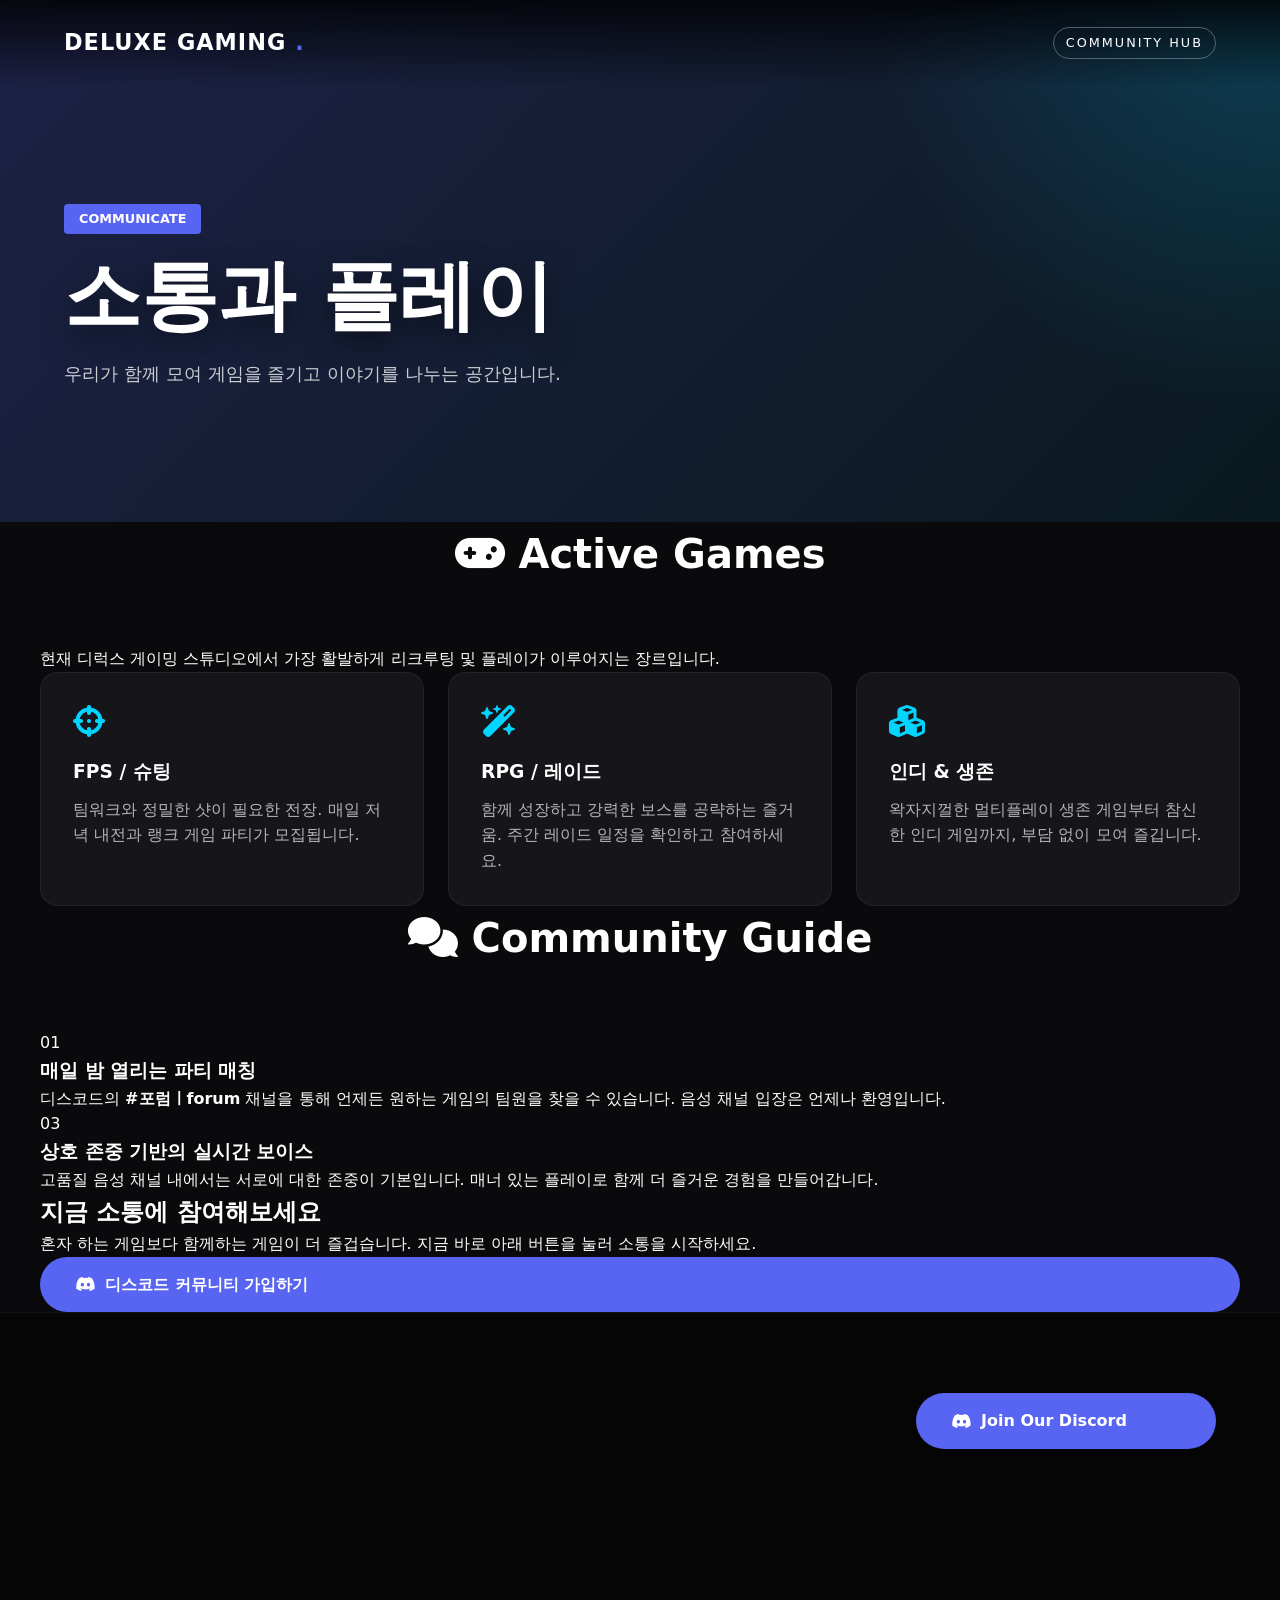
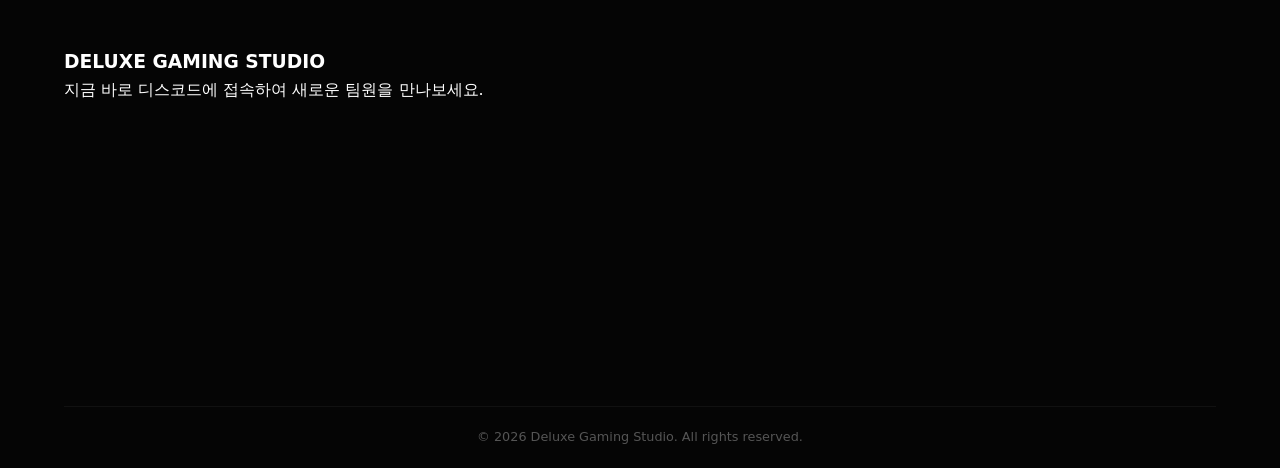
==== communicate.html @ 9e9e0418 "pull" ====
<!DOCTYPE html>
<html lang="ko">
<head>
    <meta charset="UTF-8">
    <meta name="viewport" content="width=device-width, initial-scale=1.0">
    <title>커뮤니티 - 디럭스 게이밍 스튜디오</title>
    
    <meta property="og:title" content="디럭스 게이밍 스튜디오 - 커뮤니티" />
    <meta property="og:description" content="디럭스 게이밍 스튜디오의 활발한 소통 공간과 게임 플레이 소식을 확인하세요." />
    <meta property="og:type" content="website" />
    <meta property="og:url" content="https://koed3.github.io/communicate.html" />
    <meta name="theme-color" content="#5865F2">

    <link rel="stylesheet" href="style.css">
    <link rel="stylesheet" href="https://cdnjs.cloudflare.com/ajax/libs/font-awesome/6.0.0/css/all.min.css">
    <link rel="icon" href="favicon.ico" type="image/x-icon">
</head>
<body>

    <header>
        <nav>
            <div class="logo"><a href="index.html" style="color: inherit; text-decoration: none;">DELUXE GAMING <span class="dot">.</span></a></div>
            <div class="nav-status">COMMUNITY HUB</div>
        </nav>
    </header>

    <main>
        <section class="sub-hero">
            <div class="container">
                <div class="badge fade-in">COMMUNICATE</div>
                <h1 class="reveal-text">소통과 플레이</h1>
                <p class="fade-in">우리가 함께 모여 게임을 즐기고 이야기를 나누는 공간입니다.</p>
            </div>
        </section>

        <section class="community-section">
            <div class="container">
                <h2 class="section-title"><i class="fa-solid fa-gamepad"></i> Active Games</h2>
                <p class="section-desc">현재 디럭스 게이밍 스튜디오에서 가장 활발하게 리크루팅 및 플레이가 이루어지는 장르입니다.</p>
                
                <div class="game-grid">
                    <div class="game-card">
                        <div class="game-icon"><i class="fa-solid fa-crosshairs"></i></div>
                        <h3>FPS / 슈팅</h3>
                        <p>팀워크와 정밀한 샷이 필요한 전장. 매일 저녁 내전과 랭크 게임 파티가 모집됩니다.</p>
                    </div>
                    <div class="game-card">
                        <div class="game-icon"><i class="fa-solid fa-wand-magic-sparkles"></i></div>
                        <h3>RPG / 레이드</h3>
                        <p>함께 성장하고 강력한 보스를 공략하는 즐거움. 주간 레이드 일정을 확인하고 참여하세요.</p>
                    </div>
                    <div class="game-card">
                        <div class="game-icon"><i class="fa-solid fa-cubes"></i></div>
                        <h3>인디 & 생존</h3>
                        <p>왁자지껄한 멀티플레이 생존 게임부터 참신한 인디 게임까지, 부담 없이 모여 즐깁니다.</p>
                    </div>
                </div>
            </div>
        </section>

        <section class="community-section alt-bg">
            <div class="container">
                <h2 class="section-title"><i class="fa-solid fa-comments"></i> Community Guide</h2>
                <div class="guide-box">
                    <div class="guide-item">
                        <div class="guide-num">01</div>
                        <div class="guide-content">
                            <h3>매일 밤 열리는 파티 매칭</h3>
                            <p>디스코드의 <strong>#포럼ㅣforum</strong> 채널을 통해 언제든 원하는 게임의 팀원을 찾을 수 있습니다. 음성 채널 입장은 언제나 환영입니다.</p>
                        </div>
                    </div>
                    <div class="guide-item">
                        <div class="guide-num">03</div>
                        <div class="guide-content">
                            <h3>상호 존중 기반의 실시간 보이스</h3>
                            <p>고품질 음성 채널 내에서는 서로에 대한 존중이 기본입니다. 매너 있는 플레이로 함께 더 즐거운 경험을 만들어갑니다.</p>
                        </div>
                    </div>
                </div>
            </div>
        </section>

        <section class="community-cta">
            <div class="container">
                <h2>지금 소통에 참여해보세요</h2>
                <p>혼자 하는 게임보다 함께하는 게임이 더 즐겁습니다. 지금 바로 아래 버튼을 눌러 소통을 시작하세요.</p>
                <a href="https://koed3.github.io/discord" class="discord-btn large" target="_blank">
                    <i class="fab fa-discord"></i> 디스코드 커뮤니티 가입하기
                </a>
            </div>
        </section>
    </main>

    <footer>
        <div class="footer-container">
            <div class="footer-info">
                <h3>DELUXE GAMING STUDIO</h3>
                <p>지금 바로 디스코드에 접속하여 새로운 팀원을 만나보세요.</p>
            </div>
            <div class="footer-cta">
                <a href="https://koed3.github.io/discord" class="discord-btn" target="_blank">
                    <i class="fab fa-discord"></i> Join Our Discord
                </a>
                <iframe src="https://discord.com/widget?id=1499613298172366951&theme=dark" style="width: 100%; max-width: 350px;" height="500" allowtransparency="true" frameborder="0" sandbox="allow-popups allow-popups-to-escape-sandbox allow-same-origin allow-scripts"></iframe>
            </div>
        </div>
        <div class="footer-bottom">
            <p>&copy; 2026 Deluxe Gaming Studio. All rights reserved.</p>
        </div>
    </footer>

    <script src="script.js"></script>
</body>
</html>
---- style.css ----
:root {
    --primary-color: #5865F2;
    --accent-color: #00d4ff;
    --bg-dark: #0a0a0c;
    --card-bg: #16161a;
}

* {
    margin: 0;
    padding: 0;
    box-sizing: border-box;
    font-family: 'Pretendard', -apple-system, BlinkMacSystemFont, system-ui, Roboto, sans-serif;
}

body {
    background-color: var(--bg-dark);
    color: #fff;
    line-height: 1.6;
}

/* Header */
header {
    position: fixed;
    top: 0;
    width: 100%;
    padding: 25px 5%;
    z-index: 1000;
    background: linear-gradient(to bottom, rgba(0,0,0,0.8), transparent);
}

nav {
    display: flex;
    justify-content: space-between;
    align-items: center;
}

.logo {
    font-size: 1.4rem;
    font-weight: 800;
    letter-spacing: 1px;
}

.logo-link {
    color: #fff;
    text-decoration: none;
}

.logo .dot { color: var(--primary-color); }

.nav-status {
    font-size: 0.8rem;
    letter-spacing: 2px;
    padding: 5px 12px;
    border: 1px solid rgba(255,255,255,0.3);
    border-radius: 20px;
}

/* Hero Section */
.hero {
    position: relative;
    height: 100vh;
    display: flex;
    align-items: center;
    justify-content: center;
    overflow: hidden;
}

.video-container {
    position: absolute;
    width: 100%;
    height: 100%;
}

#bg-video {
    width: 100%;
    height: 100%;
    object-fit: cover;
    filter: brightness(0.6);
}

.overlay {
    position: absolute;
    inset: 0;
    background: linear-gradient(0deg, var(--bg-dark) 0%, transparent 50%);
}

.hero-content {
    position: relative;
    z-index: 10;
    text-align: center;
}

.badge {
    display: inline-block;
    background: var(--primary-color);
    padding: 5px 15px;
    border-radius: 4px;
    font-size: 0.8rem;
    font-weight: bold;
    margin-bottom: 20px;
}

.reveal-text {
    font-size: clamp(2.5rem, 8vw, 5rem);
    font-weight: 900;
    margin-bottom: 15px;
    text-shadow: 0 10px 30px rgba(0,0,0,0.5);
}

.scroll-indicator {
    position: absolute;
    bottom: -150px;
    left: 50%;
    transform: translateX(-50%);
    animation: bounce 2s infinite;
    display: flex;
    flex-direction: column;
    gap: 10px;
    font-size: 0.9rem;
    color: rgba(255,255,255,0.6);
}

/* Features */
.features {
    padding: 100px 5%;
}

.section-title {
    text-align: center;
    font-size: 2.5rem;
    margin-bottom: 60px;
}

.feature-grid {
    display: grid;
    grid-template-columns: repeat(auto-fit, minmax(280px, 1fr));
    gap: 30px;
    max-width: 1200px;
    margin: 0 auto;
}

.feature-card {
    background: var(--card-bg);
    padding: 40px;
    border-radius: 20px;
    transition: 0.4s;
    border: 1px solid rgba(255,255,255,0.05);
}

.feature-link {
    display: block;
    color: #fff;
    text-decoration: none;
    cursor: pointer;
}

.feature-card:hover {
    transform: translateY(-10px);
    border-color: var(--primary-color);
    box-shadow: 0 10px 30px rgba(88, 101, 242, 0.2);
}

.feature-card i {
    font-size: 2.5rem;
    color: var(--primary-color);
    margin-bottom: 20px;
}

.container {
    width: 100%;
    max-width: 1200px;
    margin: 0 auto;
}

.sub-hero {
    min-height: 58vh;
    display: flex;
    align-items: center;
    padding: 150px 5% 80px;
    background:
        linear-gradient(135deg, rgba(88, 101, 242, 0.25), rgba(0, 212, 255, 0.08)),
        radial-gradient(circle at top right, rgba(0, 212, 255, 0.2), transparent 30%),
        var(--bg-dark);
}

.sub-hero h1 {
    font-size: clamp(2.3rem, 7vw, 4.8rem);
    line-height: 1.1;
    margin-bottom: 20px;
}

.sub-hero p {
    max-width: 720px;
    font-size: 1.15rem;
    color: rgba(255,255,255,0.78);
}

.support-section {
    padding: 90px 5%;
}

.game-grid {
    display: grid;
    grid-template-columns: repeat(auto-fit, minmax(240px, 1fr));
    gap: 24px;
}

.game-card {
    min-height: 210px;
    background: var(--card-bg);
    border: 1px solid rgba(255,255,255,0.06);
    border-radius: 18px;
    padding: 32px;
    transition: 0.3s;
}

.game-card:hover {
    transform: translateY(-6px);
    border-color: rgba(0, 212, 255, 0.45);
}

.game-card i {
    color: var(--accent-color);
    font-size: 2rem;
    margin-bottom: 20px;
}

.game-card h3 {
    margin-bottom: 10px;
}

.game-card p {
    color: rgba(255,255,255,0.68);
}

.support-actions {
    display: flex;
    flex-wrap: wrap;
    gap: 16px;
    justify-content: center;
    margin-top: 46px;
}

.secondary-btn {
    display: flex;
    align-items: center;
    gap: 10px;
    color: #fff;
    text-decoration: none;
    padding: 15px 28px;
    border: 1px solid rgba(255,255,255,0.18);
    border-radius: 50px;
    font-weight: bold;
    transition: 0.3s;
}

.secondary-btn:hover {
    border-color: var(--accent-color);
    color: var(--accent-color);
}

/* Footer */
footer {
    background: #050505;
    padding: 80px 5% 20px;
    border-top: 1px solid rgba(255,255,255,0.05);
}

.footer-container {
    display: flex;
    justify-content: space-between;
    align-items: center;
    max-width: 1200px;
    margin: 0 auto 50px;
    flex-wrap: wrap;
    gap: 30px;
}

.discord-btn {
    display: flex;
    align-items: center;
    gap: 10px;
    background: #5865F2;
    color: white;
    text-decoration: none;
    padding: 15px 35px;
    border-radius: 50px;
    font-weight: bold;
    transition: 0.3s;
}

.discord-btn:hover {
    background: #4752c4;
    transform: scale(1.05);
}

.footer-bottom {
    text-align: center;
    font-size: 0.8rem;
    color: #555;
    border-top: 1px solid #111;
    padding-top: 20px;
}

/* Animations */
@keyframes bounce {
    0%, 20%, 50%, 80%, 100% {transform: translateY(0) translateX(-50%);}
    40% {transform: translateY(-10px) translateX(-50%);}
    60% {transform: translateY(-5px) translateX(-50%);}
}

.reveal-text, .fade-in {
    opacity: 0;
    transform: translateY(20px);
    transition: 1s ease-out;
}

.active {
    opacity: 1;
    transform: translateY(0);
}
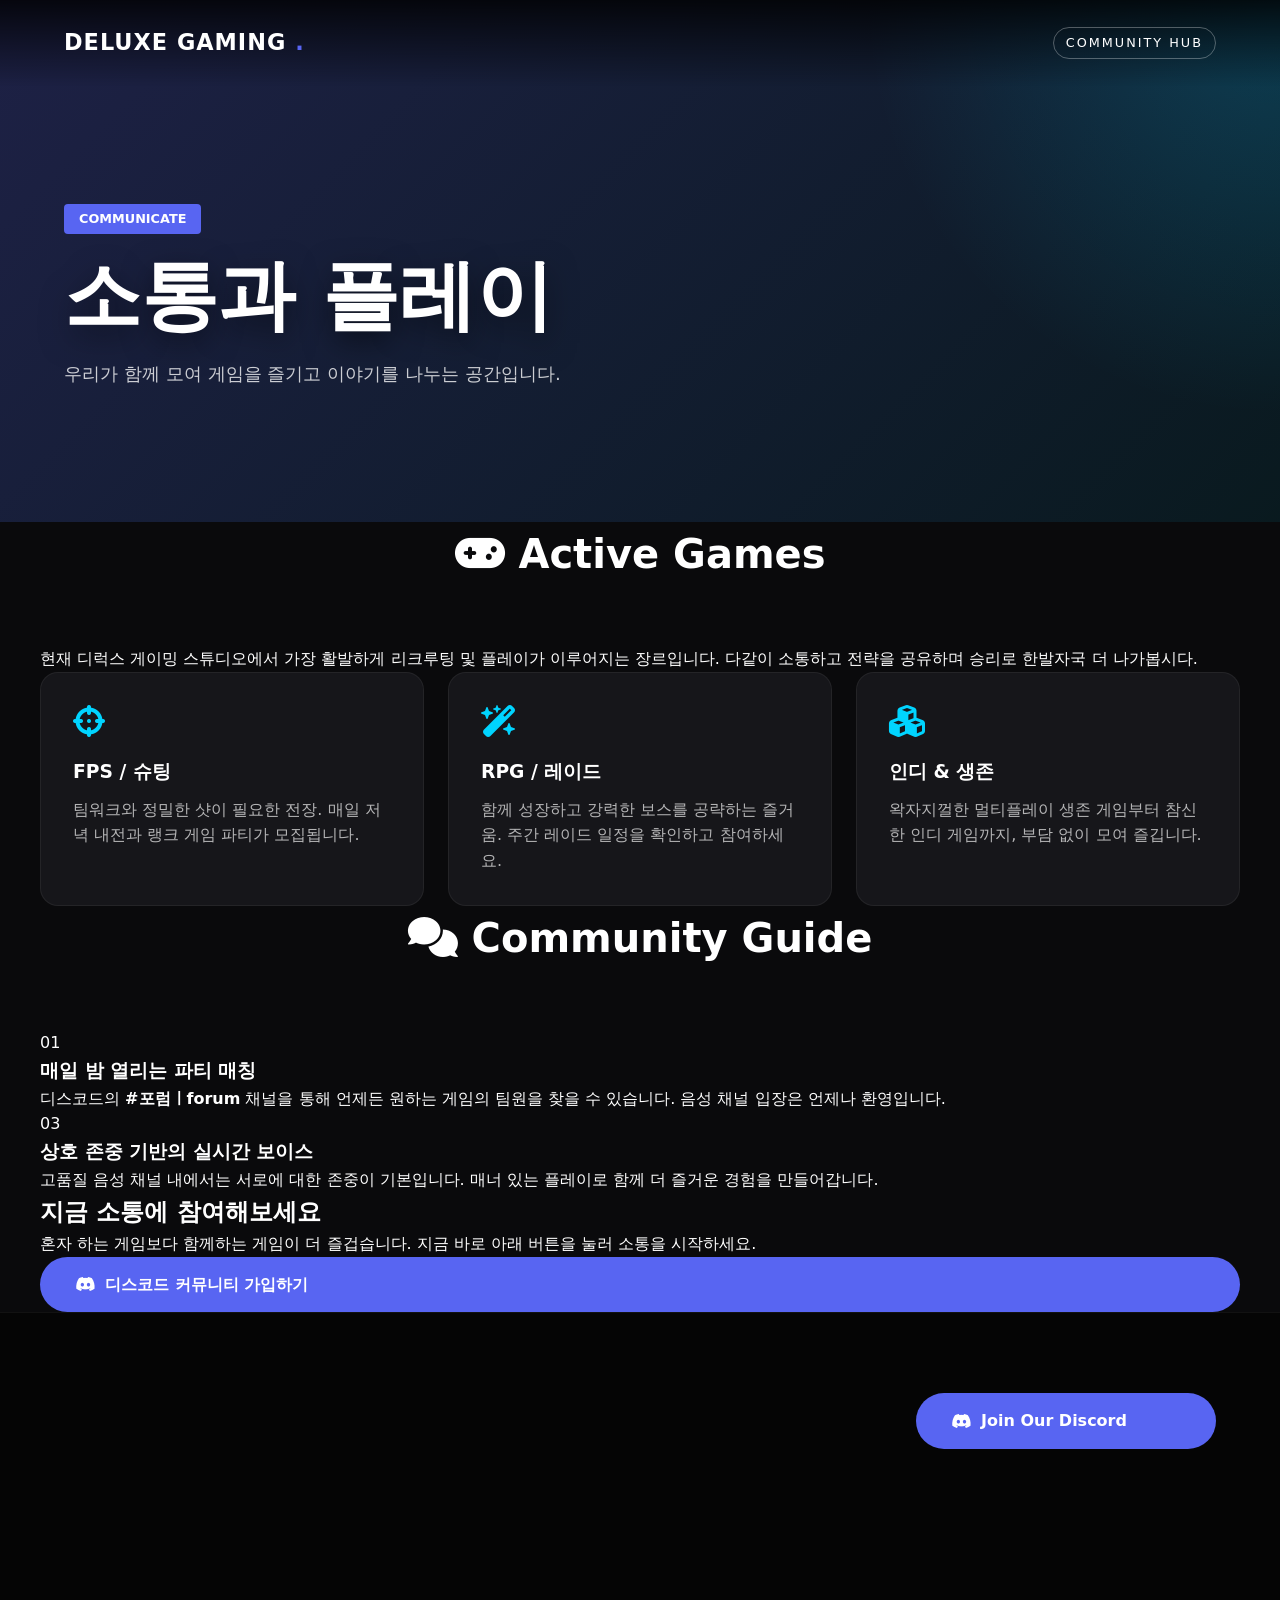
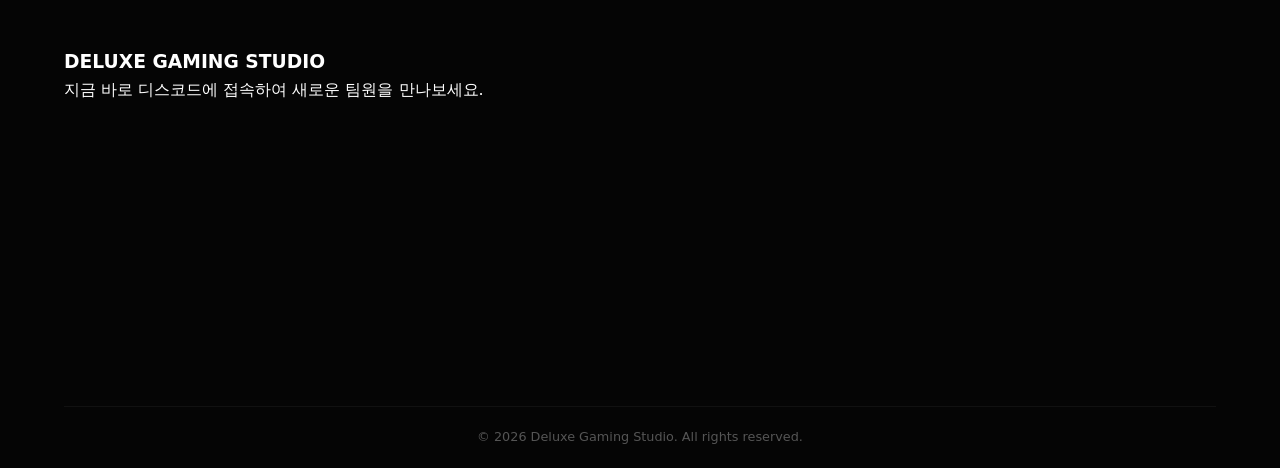
==== commit 0d106342: "Update communicate.html" ====
--- a/communicate.html
+++ b/communicate.html
@@ -36,7 +36,7 @@
         <section class="community-section">
             <div class="container">
                 <h2 class="section-title"><i class="fa-solid fa-gamepad"></i> Active Games</h2>
-                <p class="section-desc">현재 디럭스 게이밍 스튜디오에서 가장 활발하게 리크루팅 및 플레이가 이루어지는 장르입니다.</p>
+                <p class="section-desc">현재 디럭스 게이밍 스튜디오에서 가장 활발하게 리크루팅 및 플레이가 이루어지는 장르입니다. 다같이 소통하고 전략을 공유하며 승리로 한발자국 더 나가봅시다.</p>
                 
                 <div class="game-grid">
                     <div class="game-card">
@@ -111,4 +111,4 @@
 
     <script src="script.js"></script>
 </body>
-</html>+</html>
